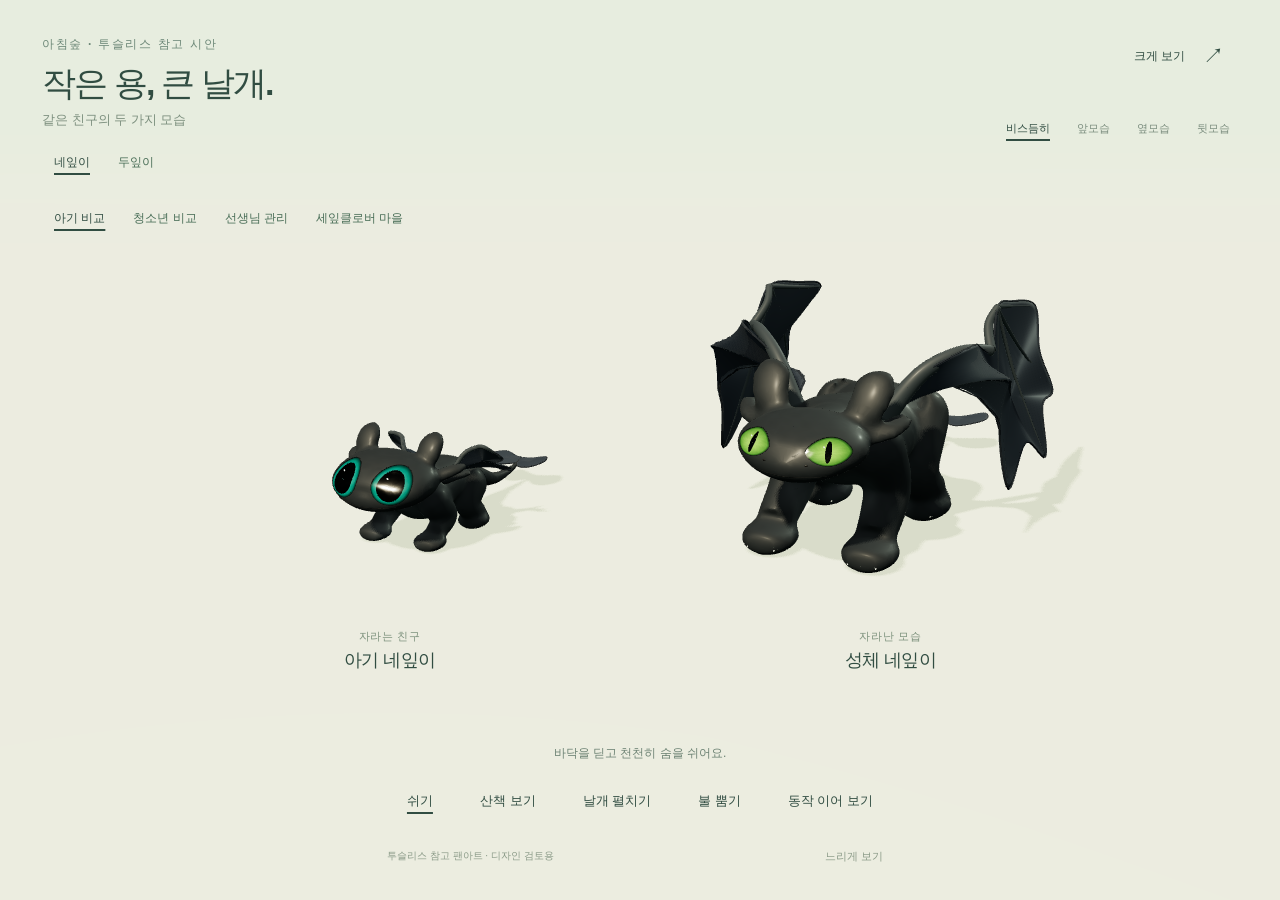
==== index.html @ 19909e6b "deploy f512d74" ====
<!doctype html>
<html lang="ko">
  <head>
    <meta charset="UTF-8" />
    <meta name="viewport" content="width=device-width, initial-scale=1.0" />
    <meta name="theme-color" content="#e7eddf" />
    <title>아침숲 · 투슬리스 참고 시안</title>
    <script type="module" crossorigin src="/assets/review-qgL7iVNW.js"></script>
    <link rel="modulepreload" crossorigin href="/assets/style-B0EQ9ZNn.js">
    <link rel="modulepreload" crossorigin href="/assets/locomotion-C6yITJmv.js">
    <link rel="modulepreload" crossorigin href="/assets/fireBreathEffect-C3SWEgxX.js">
    <link rel="stylesheet" crossorigin href="/assets/style-PFVffYE_.css">
  </head>
  <body>
    <main id="review" aria-label="아기 용과 최종 용 3D 디자인 비교">
      <canvas
        id="scene"
        aria-label="실제 3D 용의 움직임을 보여주는 장면"
      ></canvas>
      <header class="topbar">
        <div>
          <span id="design-title" class="eyebrow"
            >아침숲 · 투슬리스 참고 시안</span
          >
          <h1>작은 용, 큰 날개.</h1>
          <p>같은 친구의 두 가지 모습</p>
          <nav class="style-switcher" aria-label="용 디자인 선택">
            <a href="/?style=night" data-style="night">네잎이</a>
            <a href="/?style=sun" data-style="sun">두잎이</a>
          </nav>
          <nav class="style-switcher" aria-label="성장 단계 비교">
            <a href="/?stage=baby" data-stage="baby">아기 비교</a>
            <a href="/?stage=teen" data-stage="teen">청소년 비교</a>
            <a id="kiosk-link" href="/kiosk.html">선생님 관리</a>
            <a id="village-link" href="/village.html">세잎클로버 마을</a>
          </nav>
        </div>
        <button id="fullscreen" class="quiet" aria-label="전체 화면으로 보기">
          크게 보기 <span aria-hidden="true">↗</span>
        </button>
      </header>
      <nav class="view-controls" aria-label="캐릭터를 보는 방향">
        <button data-angle="threeQuarter" aria-pressed="true">비스듬히</button>
        <button data-angle="front" aria-pressed="false">앞모습</button>
        <button data-angle="side" aria-pressed="false">옆모습</button>
        <button data-angle="back" aria-pressed="false">뒷모습</button>
      </nav>
      <div id="baby-label" class="character-label">
        <span>자라는 친구</span><strong id="baby-name">아기 용</strong>
      </div>
      <div id="final-label" class="character-label">
        <span>자라난 모습</span><strong id="final-name">성체 용</strong>
      </div>
      <div id="loading" role="status">
        <span class="loading-dot"></span>두 친구를 불러오는 중…
      </div>
      <div id="error" role="alert" hidden>
        <strong>캐릭터를 불러오지 못했어요.</strong>
        <p id="error-detail"></p>
        <button id="retry">다시 불러오기</button>
      </div>
      <footer class="bottom-ui">
        <div id="motion-caption" aria-live="polite">
          바닥을 딛고 천천히 숨을 쉬어요.
        </div>
        <nav class="actions" aria-label="캐릭터 동작">
          <button id="idle" aria-pressed="true">쉬기</button>
          <button id="walk" aria-pressed="false">산책 보기</button>
          <button id="wings" aria-pressed="false">날개 펼치기</button>
          <button id="fire" aria-pressed="false">불 뿜기</button>
          <button id="sequence" aria-pressed="false">동작 이어 보기</button>
        </nav>
        <div class="review-meta">
          <span id="design-notice">투슬리스 참고 팬아트 · 디자인 검토용</span
          ><button id="slow" class="text-button" aria-pressed="false">
            느리게 보기
          </button>
        </div>
      </footer>
    </main>
  </body>
</html>
---- assets/style-PFVffYE_.css ----
:root{color:#314d42;font-synthesis:none;background:#e7eddf;font-family:Noto Sans KR,Apple SD Gothic Neo,sans-serif;font-size:16px}*{box-sizing:border-box}body{margin:0}button{font:inherit;color:inherit;cursor:pointer;-webkit-tap-highlight-color:transparent;border:0}button:focus-visible,a:focus-visible{outline-offset:5px;outline:3px solid #6d956d}button:disabled{cursor:wait;opacity:.45}[hidden]{display:none!important}#review{width:100%;height:100dvh;min-height:0;position:relative;overflow:hidden}#scene{touch-action:none;width:100%;height:100%;display:block;position:absolute;inset:0}#review .topbar{pointer-events:none;justify-content:space-between;align-items:flex-start;display:flex;position:absolute;top:34px;left:42px;right:38px}#review .topbar button{pointer-events:auto}.style-switcher{pointer-events:auto;gap:4px;margin-top:12px;display:flex}#review .style-switcher{flex-wrap:wrap}#review .style-switcher a{color:#486d56;justify-content:center;align-items:center;min-height:44px;padding:0 12px;font-size:12px;text-decoration:none;display:inline-flex}#review .style-switcher a[aria-current=page]{color:#314d42;text-underline-offset:7px;font-weight:700;text-decoration:underline;text-decoration-thickness:2px}.eyebrow{letter-spacing:.14em;color:#6d8878;font-size:12px;font-weight:600}h1{letter-spacing:-.055em;margin:8px 0 4px;font-size:34px;font-weight:800;line-height:1.35}#review .topbar p{color:#7c8f7e;margin:0;font-size:13px}#review .quiet{background:0 0;align-items:center;gap:18px;min-height:44px;padding:0 18px;font-size:12px;display:flex}#review .quiet span{font-size:21px}#review .view-controls{gap:3px;display:flex;position:absolute;top:106px;right:38px}#review .view-controls button{color:#7b8d7e;background:0 0;min-height:44px;padding:0 12px;font-size:11px}#review .view-controls button[aria-pressed=true]{color:#314d42;text-underline-offset:7px;font-weight:700;text-decoration:underline;text-decoration-thickness:2px}.character-label{pointer-events:none;text-align:center;white-space:nowrap;opacity:0;position:absolute;transform:translate(-50%)}.character-label span{color:#7b907b;letter-spacing:.06em;font-size:11px;display:block}.character-label strong{letter-spacing:-.03em;margin-top:4px;font-size:18px;font-weight:700;display:block}#review .bottom-ui{text-align:center;min-width:530px;position:absolute;bottom:22px;left:50%;transform:translate(-50%)}#motion-caption{color:#6d8374;min-height:18px;margin-bottom:15px;font-size:12px}#review .actions{flex-wrap:wrap;justify-content:center;gap:5px;display:flex}#review .actions button{background:0 0;min-height:45px;padding:0 21px;font-size:13px;font-weight:500}#review .actions button[aria-pressed=true]{color:#314d42;text-underline-offset:7px;font-weight:700;text-decoration:underline;text-decoration-thickness:2px}#review .style-switcher a:hover,#review .quiet:hover,#review .view-controls button:hover,#review .actions button:hover,#review .text-button:hover{color:#314d42;text-underline-offset:7px;text-decoration:underline}#review button:active:not(:disabled){transform:translateY(1px)}#review .review-meta{color:#8a9a87;justify-content:space-between;align-items:center;gap:25px;padding:11px 12px 0;font-size:10px;display:flex}#review .text-button{background:0 0;min-height:44px;padding:5px 10px;font-size:11px}#review .text-button[aria-pressed=true]{color:#314d42;text-underline-offset:7px;font-weight:700;text-decoration:underline;text-decoration-thickness:2px}#loading,#error{max-width:90vw;padding:24px 32px;font-size:14px;position:absolute;top:45%;left:50%;transform:translate(-50%,-50%)}#loading{align-items:center;gap:12px;display:flex}.loading-dot{background:#8bab72;border-radius:50%;width:10px;height:10px;animation:1.3s ease-in-out infinite breathe}#error p{color:#867d65;word-break:break-word;max-width:420px;font-size:12px}#retry{color:#fff;background:#486d56;border-radius:18px;padding:10px 18px;font-size:12px}@keyframes breathe{50%{opacity:.3;transform:scale(.8)}}@media (width<=850px){#review .topbar{top:22px;left:26px;right:22px}h1{font-size:27px}#review .view-controls{top:82px;right:22px}#review .view-controls button{padding:0 9px}#review .bottom-ui{min-width:480px;bottom:14px}#review .actions button{padding:0 16px}.character-label strong{font-size:15px}.character-label span{font-size:10px}}@media (width<=580px){#review .topbar{left:20px}#review .topbar>div{min-width:0}#review .quiet{gap:0;padding:0 14px;font-size:0;position:absolute;top:0;right:0}#review .style-switcher{gap:0}#review .style-switcher a{padding:0 4px;font-size:11px}#review .view-controls{top:258px;left:20px;right:auto}#review .bottom-ui{width:calc(100% - 24px);min-width:0}#review .actions button{min-height:46px;padding:0 10px;font-size:11px}#review .review-meta{gap:8px;font-size:9px}#review .topbar p{font-size:11px}}@media (height<=540px) and (width>=581px){#review .topbar{top:12px;left:20px;right:20px}#review h1{margin:4px 0;font-size:22px}#review .style-switcher{margin-top:2px}#review .view-controls{top:64px;right:20px}#review .bottom-ui{min-width:0;bottom:8px;left:20px;right:20px;transform:none}#review #motion-caption{text-align:left;margin:0;position:absolute;bottom:58px;left:0}#review .actions{margin-right:160px}#review .review-meta{flex-direction:column;gap:0;width:150px;padding-top:0;position:absolute;bottom:0;right:0}}
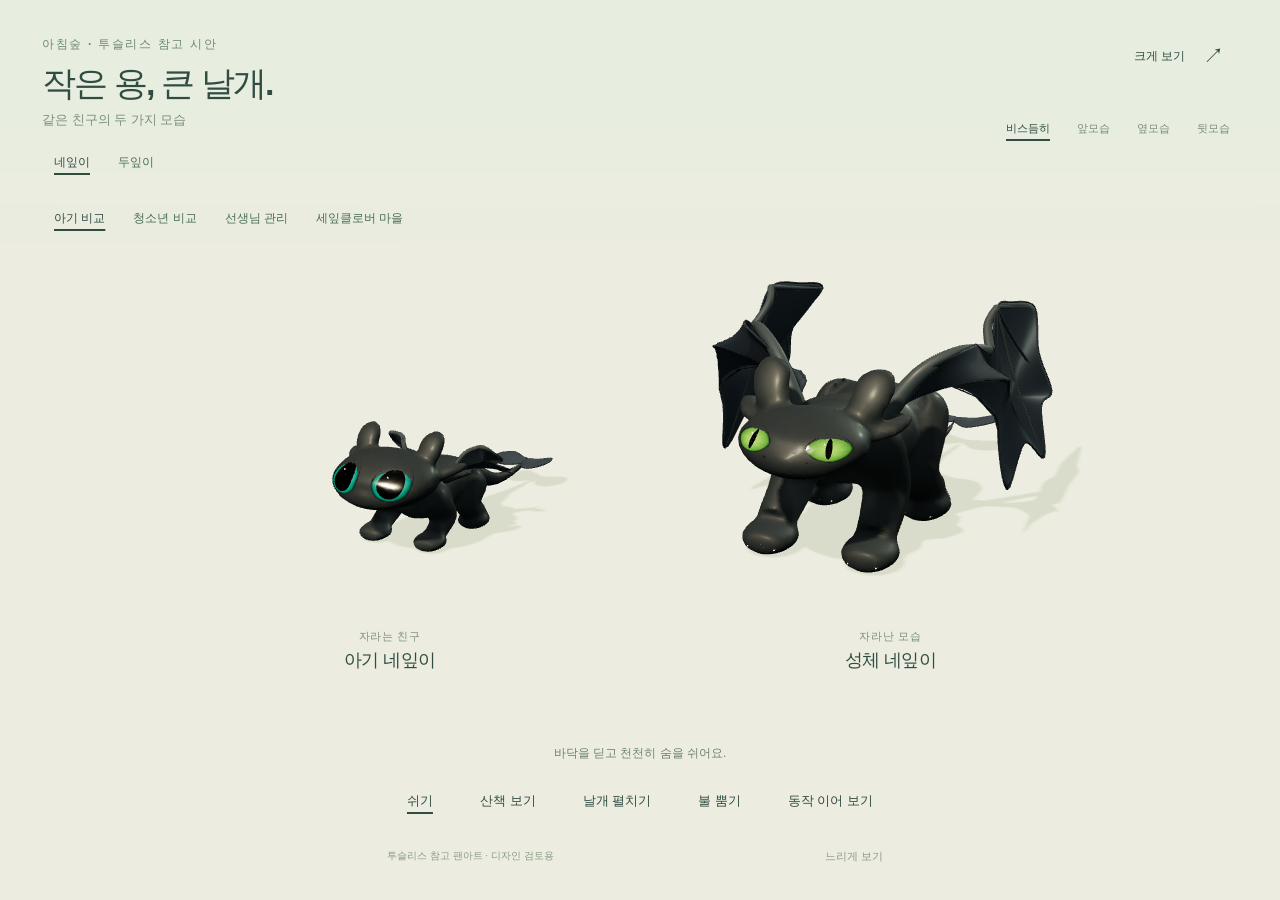
==== commit ec7461d9: "deploy cddc073" ====
--- a/index.html
+++ b/index.html
@@ -5,10 +5,10 @@
     <meta name="viewport" content="width=device-width, initial-scale=1.0" />
     <meta name="theme-color" content="#e7eddf" />
     <title>아침숲 · 투슬리스 참고 시안</title>
-    <script type="module" crossorigin src="/assets/review-qgL7iVNW.js"></script>
+    <script type="module" crossorigin src="/assets/review-CbpDLfbZ.js"></script>
     <link rel="modulepreload" crossorigin href="/assets/style-B0EQ9ZNn.js">
-    <link rel="modulepreload" crossorigin href="/assets/locomotion-C6yITJmv.js">
-    <link rel="modulepreload" crossorigin href="/assets/fireBreathEffect-C3SWEgxX.js">
+    <link rel="modulepreload" crossorigin href="/assets/locomotion-C21QtTsN.js">
+    <link rel="modulepreload" crossorigin href="/assets/fireBreathEffect-CRPmbxVK.js">
     <link rel="stylesheet" crossorigin href="/assets/style-PFVffYE_.css">
   </head>
   <body>
